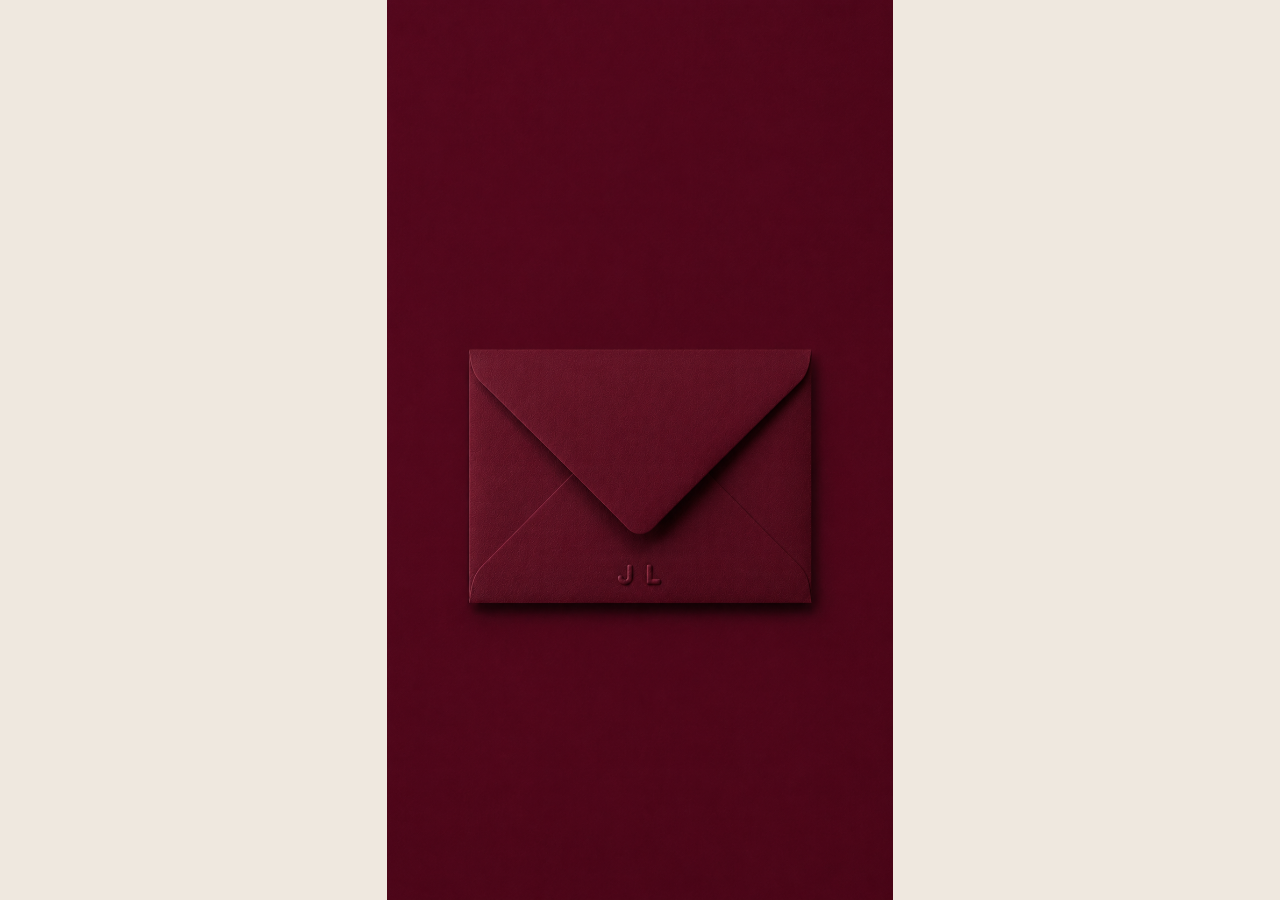
==== index.html @ 10d6738a "Add files via upload" ====
<!DOCTYPE html>
<html lang="en">
<head>
    <meta charset="UTF-8">
    <meta name="viewport" content="width=device-width, initial-scale=1.0">
    <title>Wedding Invitation</title>
    <link rel="stylesheet" href="style.css">
</head>

<body>

<a id="detailsLink">
    <img src="images/envelope.png" class="cover">
</a>

<script src="script.js"></script>

</body>
</html>
---- style.css ----
/* RESET */

*{
    margin:0;
    padding:0;
    box-sizing:border-box;
}

html{
    scroll-behavior:smooth;
}

body{

    background:#EFE8DF;

    display:flex;
    flex-direction:column;
    align-items:center;
}

/* COVER */

.cover-link{

    display:flex;
    justify-content:center;
    align-items:center;

    width:100%;
    height:100vh;

    text-decoration:none;

}

.cover{

    display:block;

    width:100vw;
    height:auto;
}

/* INVITATION PAGE */

.page{

    position:relative;

    display:block;

    width:100vw;

    aspect-ratio:9 / 16;

    overflow:hidden;

    text-decoration:none;
}

/* NORMAL IMAGE */

.image{

    width:100%;
    height:100%;

    display:block;
}

/* GIF */

.gif{

    position:absolute;
    inset:0;

    width:100%;
    height:100%;

    object-fit:cover;
}

/* GIF OVERLAY */

.overlay{

    position:absolute;
    inset:0;

    width:100%;
    height:100%;

    object-fit:contain;

    pointer-events:none;
}

/* DESKTOP */

@media (min-aspect-ratio:9/16){

    .cover{

        width:auto;
        height:100vh;

    }

    .page{

        width:calc(100vh * 9 / 16);

    }

}
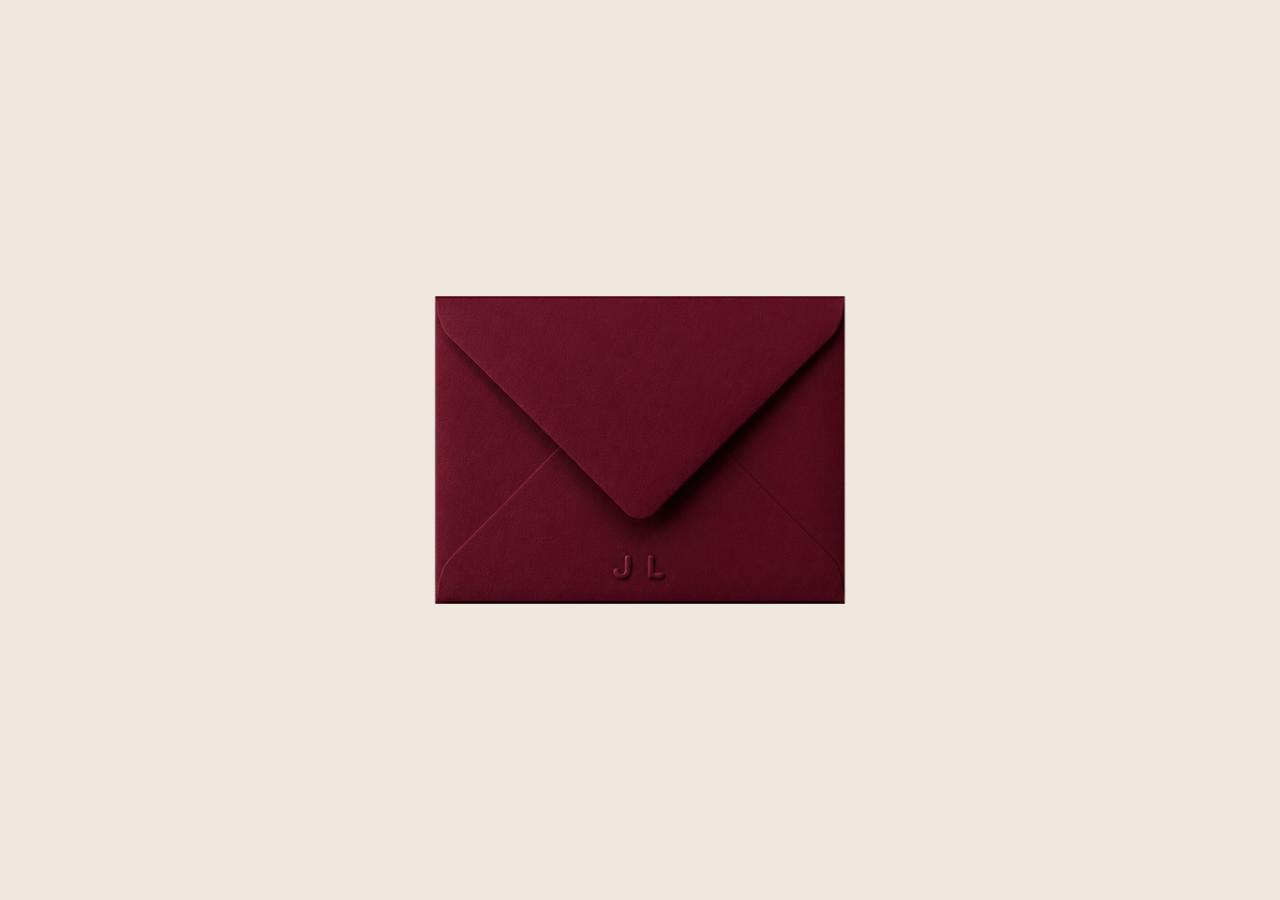
==== commit fb38ea78: "Add files via upload" ====
--- a/index.html
+++ b/index.html
@@ -9,9 +9,11 @@
 
 <body>
 
+<div class="page">
 <a id="detailsLink">
-    <img src="images/envelope.png" class="cover">
+    <img src="images/envelope.png" class="image" alt="">
 </a>
+</div>
 
 <script src="script.js"></script>
 
